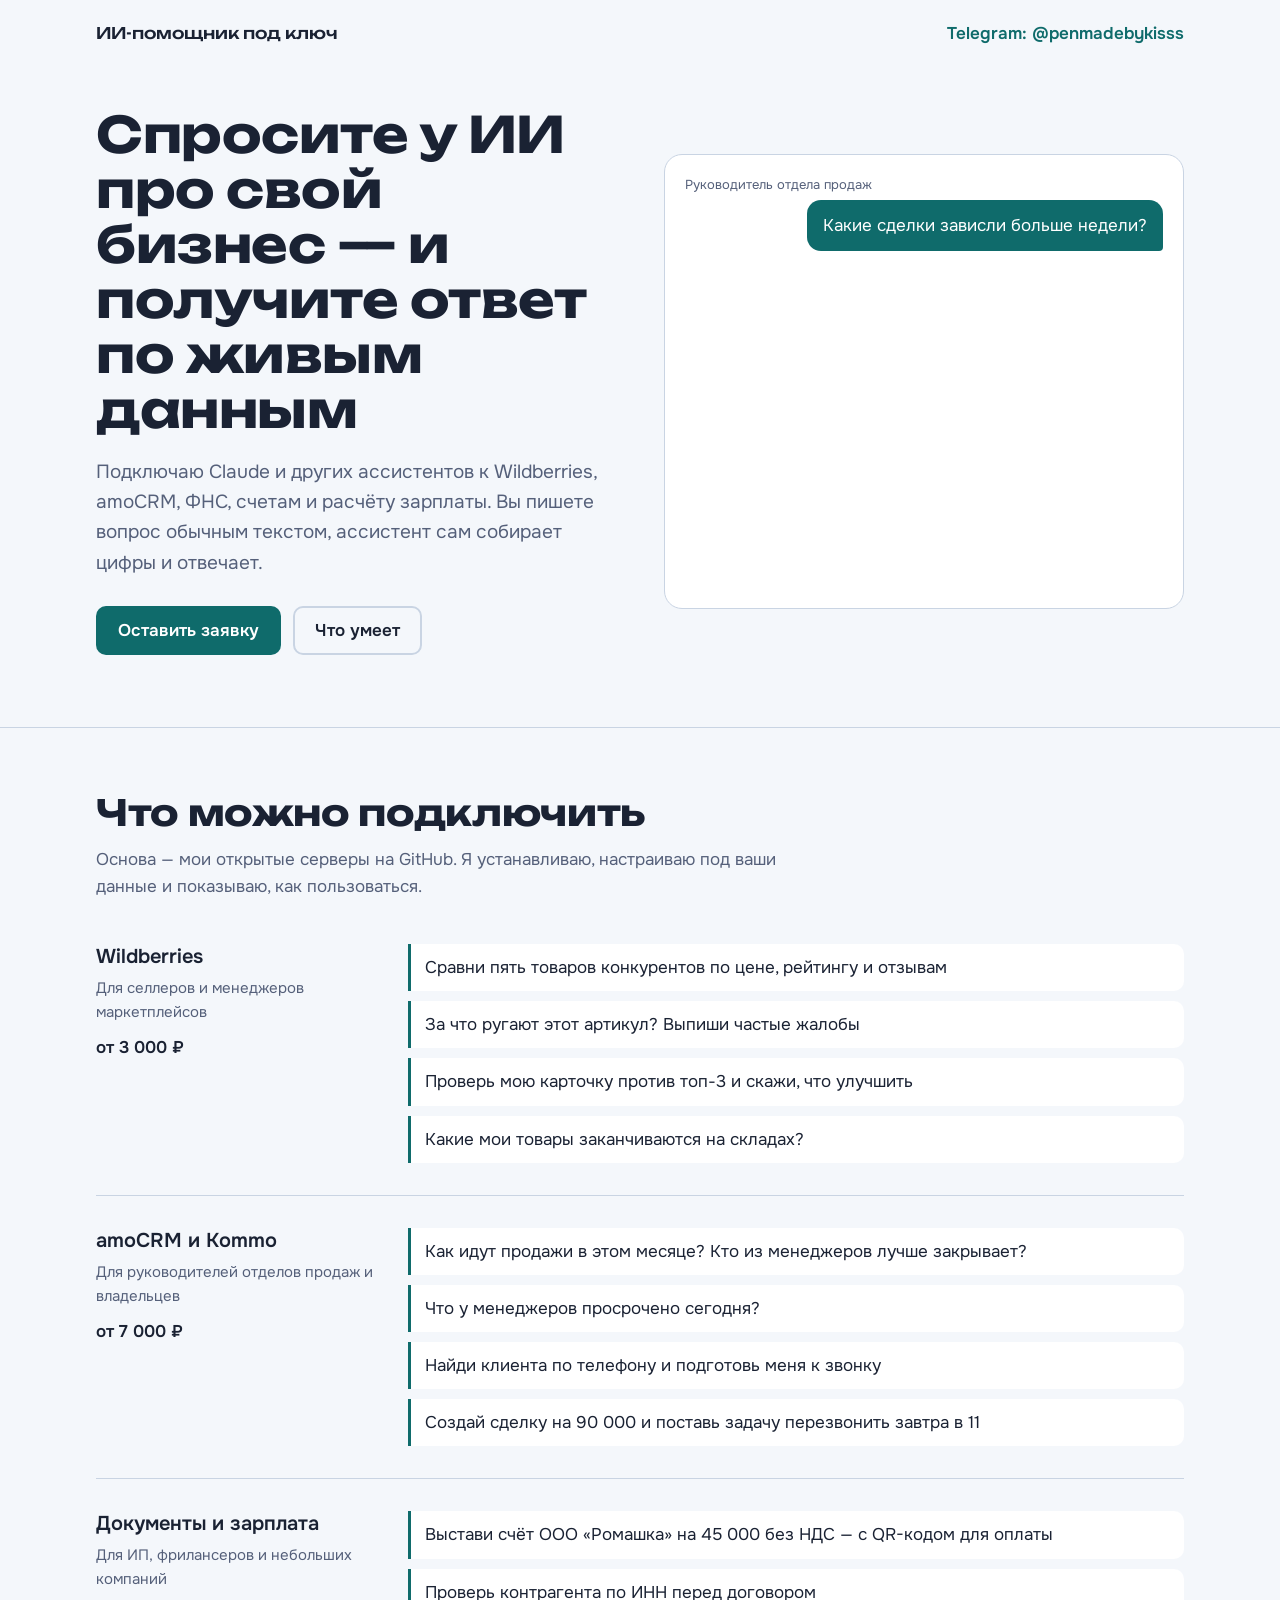
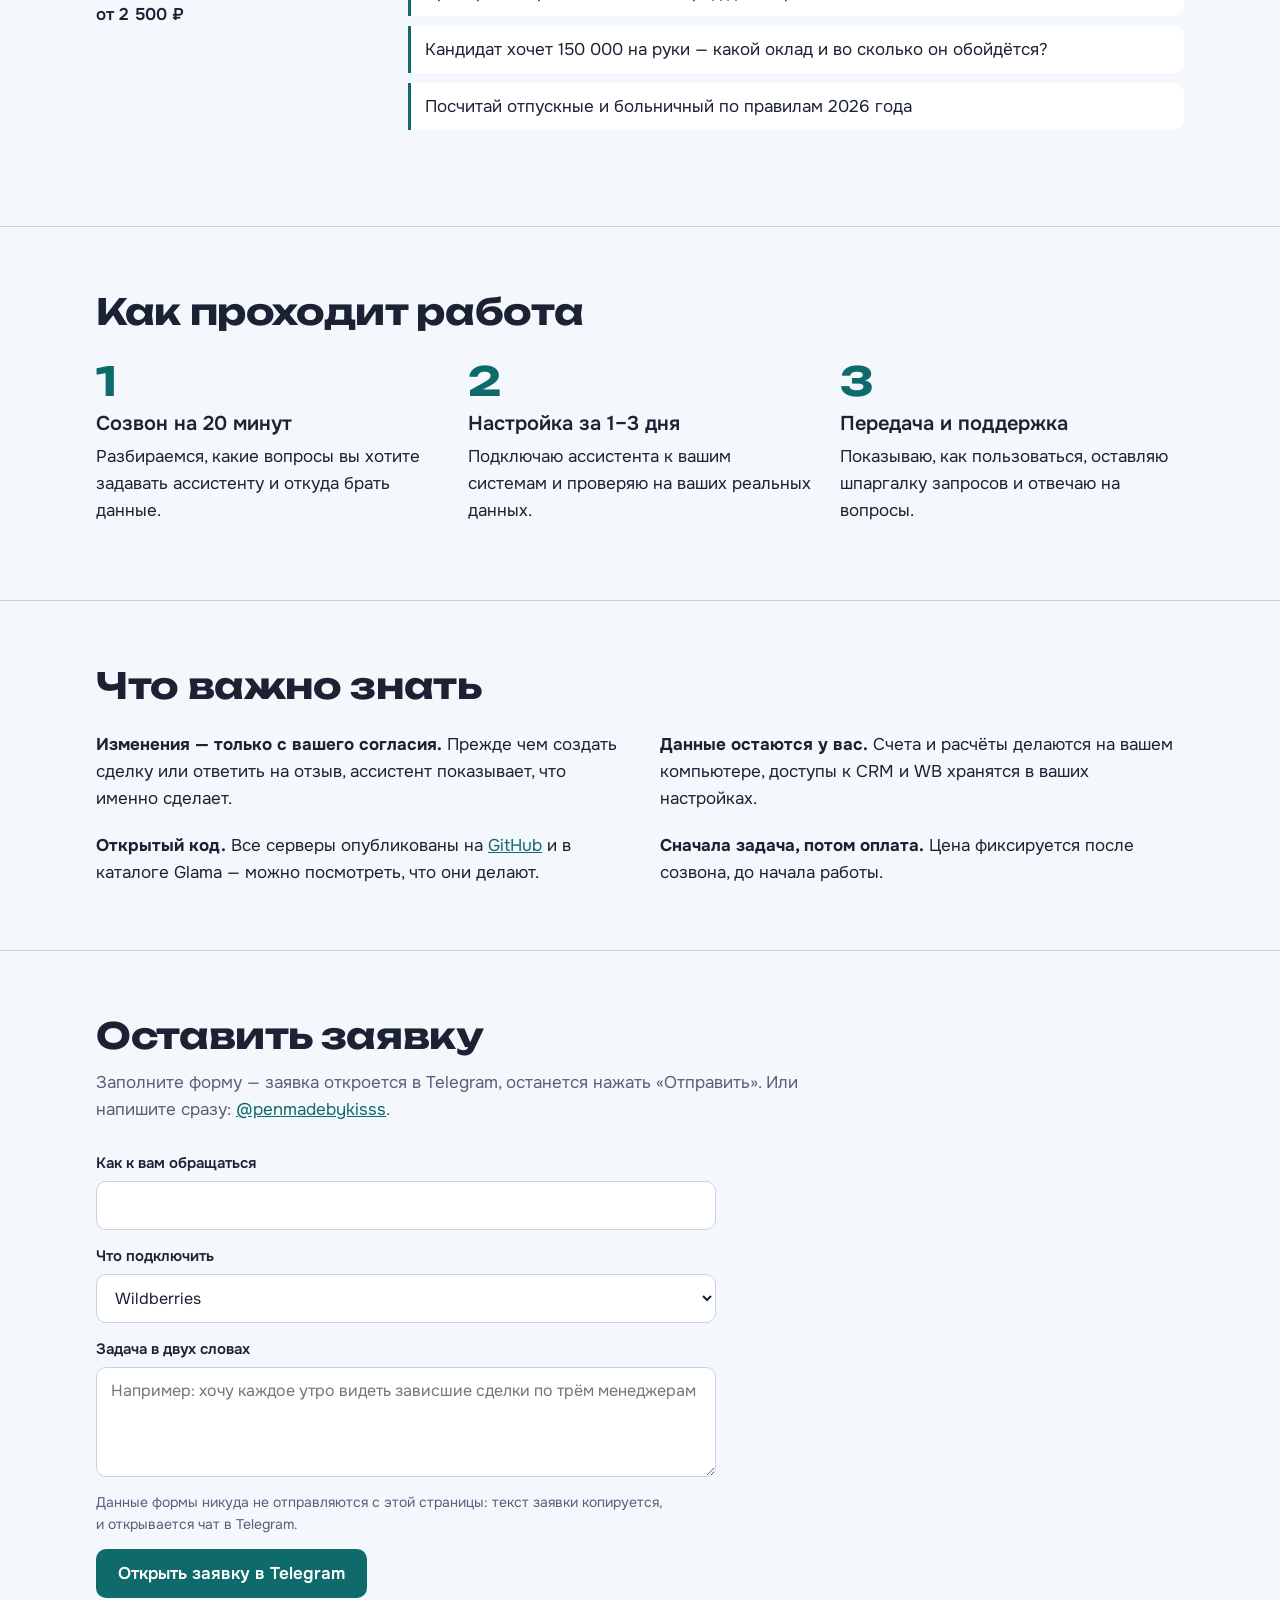
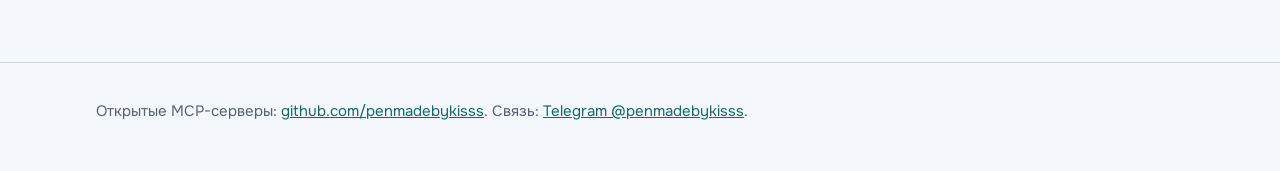
==== index.html @ f026c0a2 "Landing page: AI assistant setup for WB, amoCRM, documents and payroll Co-Authored-By: Claude Opus 5" ====
<!doctype html>
<html lang="ru">
<head>
<meta charset="utf-8">
<meta name="viewport" content="width=device-width, initial-scale=1">
<title>ИИ-помощник для WB и amoCRM под ключ</title>
<meta name="description" content="Подключаю Claude и другие ИИ-ассистенты к Wildberries, amoCRM, счетам и зарплате. Ассистент отвечает на вопросы по живым данным вашего бизнеса. Настройка за 1–3 дня.">
<link rel="preconnect" href="https://fonts.googleapis.com">
<link rel="preconnect" href="https://fonts.gstatic.com" crossorigin>
<link href="https://fonts.googleapis.com/css2?family=Onest:wght@400;500;600&family=Unbounded:wght@500;700&display=swap" rel="stylesheet">
<style>
  :root {
    --paper: #F4F7FB;
    --ink: #1A2233;
    --muted: #55607A;
    --teal: #0F6B6B;
    --teal-ink: #FFFFFF;
    --bubble: #DDE8F4;
    --panel: #FFFFFF;
    --line: #C9D4E3;
    --amber: #B87718;
  }
  @media (prefers-color-scheme: dark) {
    :root:not([data-theme="light"]) {
      --paper: #121826; --ink: #E6ECF5; --muted: #9AA7BD; --teal: #3FB5B0; --teal-ink: #0B1B1B;
      --bubble: #1F2B40; --panel: #182133; --line: #2C3950; --amber: #F0B456;
    }
  }
  :root[data-theme="dark"] {
    --paper: #121826; --ink: #E6ECF5; --muted: #9AA7BD; --teal: #3FB5B0; --teal-ink: #0B1B1B;
    --bubble: #1F2B40; --panel: #182133; --line: #2C3950; --amber: #F0B456;
  }
  * { box-sizing: border-box; }
  html { -webkit-text-size-adjust: 100%; }
  body {
    margin: 0; background: var(--paper); color: var(--ink);
    font: 400 17px/1.6 Onest, system-ui, sans-serif;
  }
  a { color: var(--teal); }
  :focus-visible { outline: 3px solid var(--teal); outline-offset: 3px; border-radius: 4px; }
  .wrap { max-width: 1120px; margin: 0 auto; padding: 0 16px; }
  h1, h2 { font-family: Unbounded, Onest, sans-serif; font-weight: 700; letter-spacing: -0.01em; margin: 0; }
  h1 { font-size: clamp(28px, 3.9vw, 50px); line-height: 1.1; }
  h2 { font-size: clamp(24px, 3.4vw, 36px); line-height: 1.15; }
  h3 { font: 600 20px/1.3 Onest, sans-serif; margin: 0 0 6px; }
  p { margin: 0 0 12px; max-width: 64ch; }

  header.top { display: flex; justify-content: space-between; align-items: center; padding: 20px 0; gap: 12px; }
  .brand { font-family: Unbounded, sans-serif; font-weight: 500; font-size: 16px; text-decoration: none; color: var(--ink); }
  .tg { font-weight: 600; text-decoration: none; }

  /* Hero: заголовок слева, живой диалог справа */
  .hero { display: grid; grid-template-columns: 1fr 1fr; gap: 48px; align-items: center; padding: 40px 0 72px; }
  .hero p.lead { font-size: 19px; color: var(--muted); margin-top: 20px; }
  .actions { display: flex; flex-wrap: wrap; gap: 12px; margin-top: 28px; }
  .btn {
    display: inline-block; background: var(--teal); color: var(--teal-ink); font: 600 17px/1 Onest, sans-serif;
    padding: 16px 22px; border-radius: 10px; text-decoration: none; border: 0; cursor: pointer;
  }
  .btn.ghost { background: transparent; color: var(--ink); box-shadow: inset 0 0 0 2px var(--line); }

  .chat { background: var(--panel); border: 1px solid var(--line); border-radius: 18px; padding: 20px; min-height: 380px; }
  .chat .who { font-size: 13px; color: var(--muted); margin-bottom: 4px; }
  .q { background: var(--teal); color: var(--teal-ink); padding: 12px 16px; border-radius: 14px 14px 4px 14px; margin-left: auto; max-width: 88%; width: fit-content; min-height: 50px; }
  .a { margin-top: 18px; opacity: 0; transform: translateY(6px); transition: opacity .5s ease, transform .5s ease; }
  .a.show { opacity: 1; transform: none; }
  .a .bubble { background: var(--bubble); padding: 14px 16px; border-radius: 14px 14px 14px 4px; }
  .deal { display: grid; grid-template-columns: 1fr auto; gap: 2px 12px; padding: 10px 0; border-bottom: 1px solid var(--line); font-size: 15px; }
  .deal:last-of-type { border-bottom: 0; }
  .deal b { font-weight: 600; }
  .deal .sum { color: var(--amber); font-weight: 600; font-variant-numeric: tabular-nums; }
  .deal .why { color: var(--muted); font-size: 14px; grid-column: 1 / -1; }
  .total { margin-top: 10px; font-size: 15px; }
  .total .sum { color: var(--amber); font-weight: 600; }

  section { padding: 64px 0; border-top: 1px solid var(--line); }
  section > .wrap > p.sub { color: var(--muted); margin-top: 12px; }

  /* Направления: строки, не карточки */
  .offer { display: grid; grid-template-columns: 280px 1fr; gap: 32px; padding: 32px 0; border-bottom: 1px solid var(--line); }
  .offer:last-child { border-bottom: 0; }
  .offer .who-for { color: var(--muted); font-size: 15px; }
  .offer .price { margin-top: 10px; font-weight: 600; }
  .asks { list-style: none; padding: 0; margin: 0; display: grid; gap: 10px; }
  .asks li { background: var(--panel); border-left: 3px solid var(--teal); padding: 10px 14px; border-radius: 0 10px 10px 0; }

  ol.steps { list-style: none; counter-reset: s; padding: 0; margin: 28px 0 0; display: grid; grid-template-columns: repeat(3, 1fr); gap: 28px; }
  ol.steps li { counter-increment: s; }
  ol.steps li::before { content: counter(s); font: 700 40px/1 Unbounded, sans-serif; color: var(--teal); display: block; margin-bottom: 10px; }

  .facts { display: grid; grid-template-columns: repeat(2, 1fr); gap: 20px 40px; margin-top: 24px; }
  .facts p { margin: 0; }

  form { display: grid; gap: 14px; max-width: 620px; margin-top: 28px; }
  label { font-weight: 600; font-size: 15px; display: grid; gap: 6px; }
  input, select, textarea {
    font: 400 16px/1.4 Onest, sans-serif; color: var(--ink); background: var(--panel);
    border: 1px solid var(--line); border-radius: 10px; padding: 12px 14px; width: 100%;
  }
  textarea { min-height: 110px; resize: vertical; }
  .hint { color: var(--muted); font-size: 14px; margin: 0; }
  .sent { display: none; background: var(--bubble); border-radius: 12px; padding: 16px; }
  .sent.show { display: block; }
  .sent pre { white-space: pre-wrap; font: 400 15px/1.5 Onest, sans-serif; margin: 10px 0; }

  footer { padding: 36px 0 48px; color: var(--muted); font-size: 15px; border-top: 1px solid var(--line); }

  @media (max-width: 860px) {
    .hero { grid-template-columns: 1fr; gap: 32px; padding-top: 16px; }
    .offer { grid-template-columns: 1fr; gap: 14px; }
    ol.steps, .facts { grid-template-columns: 1fr; }
    .chat { min-height: 0; }
  }
  @media (prefers-reduced-motion: reduce) { .a { transition: none; } }
</style>
</head>
<body>
<div class="wrap">
  <header class="top">
    <a class="brand" href="#">ИИ-помощник под ключ</a>
    <a class="tg" href="https://t.me/penmadebykisss">Telegram: @penmadebykisss</a>
  </header>

  <div class="hero">
    <div>
      <h1>Спросите у ИИ про свой бизнес — и получите ответ по живым данным</h1>
      <p class="lead">Подключаю Claude и других ассистентов к Wildberries, amoCRM, ФНС, счетам и расчёту зарплаты. Вы пишете вопрос обычным текстом, ассистент сам собирает цифры и отвечает.</p>
      <div class="actions">
        <a class="btn" href="#request">Оставить заявку</a>
        <a class="btn ghost" href="#what">Что умеет</a>
      </div>
    </div>

    <div class="chat" aria-label="Пример диалога с ассистентом, подключённым к amoCRM">
      <div class="who">Руководитель отдела продаж</div>
      <div class="q" id="q" data-text="Какие сделки зависли больше недели?">Какие сделки зависли больше недели?</div>
      <div class="a" id="a">
        <div class="who">Ассистент · данные из amoCRM</div>
        <div class="bubble">
          <div class="deal"><b>Сайт для сети кафе</b><span class="sum">340 000 ₽</span><span class="why">Переговоры, без движения 12 дней, задач нет</span></div>
          <div class="deal"><b>CRM-интеграция, ООО «Вектор»</b><span class="sum">150 000 ₽</span><span class="why">КП отправлено, задача просрочена на 4 дня</span></div>
          <div class="deal"><b>Лендинг для клиники</b><span class="sum">90 000 ₽</span><span class="why">Первичный контакт, без движения 9 дней</span></div>
          <div class="total">Под риском <span class="sum">580 000 ₽</span>. Предлагаю поставить Анне задачу перезвонить по первой сделке сегодня.</div>
        </div>
      </div>
    </div>
  </div>
</div>

<section id="what">
  <div class="wrap">
    <h2>Что можно подключить</h2>
    <p class="sub">Основа — мои открытые серверы на GitHub. Я устанавливаю, настраиваю под ваши данные и показываю, как пользоваться.</p>

    <div class="offer">
      <div>
        <h3>Wildberries</h3>
        <div class="who-for">Для селлеров и менеджеров маркетплейсов</div>
        <div class="price">от 3 000 ₽</div>
      </div>
      <ul class="asks">
        <li>Сравни пять товаров конкурентов по цене, рейтингу и отзывам</li>
        <li>За что ругают этот артикул? Выпиши частые жалобы</li>
        <li>Проверь мою карточку против топ-3 и скажи, что улучшить</li>
        <li>Какие мои товары заканчиваются на складах?</li>
      </ul>
    </div>

    <div class="offer">
      <div>
        <h3>amoCRM и Kommo</h3>
        <div class="who-for">Для руководителей отделов продаж и владельцев</div>
        <div class="price">от 7 000 ₽</div>
      </div>
      <ul class="asks">
        <li>Как идут продажи в этом месяце? Кто из менеджеров лучше закрывает?</li>
        <li>Что у менеджеров просрочено сегодня?</li>
        <li>Найди клиента по телефону и подготовь меня к звонку</li>
        <li>Создай сделку на 90 000 и поставь задачу перезвонить завтра в 11</li>
      </ul>
    </div>

    <div class="offer">
      <div>
        <h3>Документы и зарплата</h3>
        <div class="who-for">Для ИП, фрилансеров и небольших компаний</div>
        <div class="price">от 2 500 ₽</div>
      </div>
      <ul class="asks">
        <li>Выстави счёт ООО «Ромашка» на 45 000 без НДС — с QR-кодом для оплаты</li>
        <li>Проверь контрагента по ИНН перед договором</li>
        <li>Кандидат хочет 150 000 на руки — какой оклад и во сколько он обойдётся?</li>
        <li>Посчитай отпускные и больничный по правилам 2026 года</li>
      </ul>
    </div>
  </div>
</section>

<section>
  <div class="wrap">
    <h2>Как проходит работа</h2>
    <ol class="steps">
      <li><h3>Созвон на 20 минут</h3><p>Разбираемся, какие вопросы вы хотите задавать ассистенту и откуда брать данные.</p></li>
      <li><h3>Настройка за 1–3 дня</h3><p>Подключаю ассистента к вашим системам и проверяю на ваших реальных данных.</p></li>
      <li><h3>Передача и поддержка</h3><p>Показываю, как пользоваться, оставляю шпаргалку запросов и отвечаю на вопросы.</p></li>
    </ol>
  </div>
</section>

<section>
  <div class="wrap">
    <h2>Что важно знать</h2>
    <div class="facts">
      <p><b>Изменения — только с вашего согласия.</b> Прежде чем создать сделку или ответить на отзыв, ассистент показывает, что именно сделает.</p>
      <p><b>Данные остаются у вас.</b> Счета и расчёты делаются на вашем компьютере, доступы к CRM и WB хранятся в ваших настройках.</p>
      <p><b>Открытый код.</b> Все серверы опубликованы на <a href="https://github.com/penmadebykisss">GitHub</a> и в каталоге Glama — можно посмотреть, что они делают.</p>
      <p><b>Сначала задача, потом оплата.</b> Цена фиксируется после созвона, до начала работы.</p>
    </div>
  </div>
</section>

<section id="request">
  <div class="wrap">
    <h2>Оставить заявку</h2>
    <p class="sub">Заполните форму — заявка откроется в Telegram, останется нажать «Отправить». Или напишите сразу: <a href="https://t.me/penmadebykisss">@penmadebykisss</a>.</p>
    <form id="form" novalidate>
      <label>Как к вам обращаться<input name="name" autocomplete="name" required></label>
      <label>Что подключить
        <select name="what">
          <option>Wildberries</option>
          <option>amoCRM / Kommo</option>
          <option>Счета, акты, проверка контрагентов</option>
          <option>Расчёт зарплаты</option>
          <option>Другое</option>
        </select>
      </label>
      <label>Задача в двух словах<textarea name="task" placeholder="Например: хочу каждое утро видеть зависшие сделки по трём менеджерам"></textarea></label>
      <p class="hint">Данные формы никуда не отправляются с этой страницы: текст заявки копируется, и открывается чат в Telegram.</p>
      <div><button class="btn" type="submit">Открыть заявку в Telegram</button></div>
      <div class="sent" id="sent" role="status">
        Текст заявки скопирован — вставьте его в чат, который открылся в новой вкладке. Если чат не открылся, напишите <a href="https://t.me/penmadebykisss">@penmadebykisss</a>.
        <pre id="sent-text"></pre>
      </div>
    </form>
  </div>
</section>

<footer>
  <div class="wrap">Открытые MCP-серверы: <a href="https://github.com/penmadebykisss">github.com/penmadebykisss</a>. Связь: <a href="https://t.me/penmadebykisss">Telegram @penmadebykisss</a>.</div>
</footer>

<script>
  // Один момент движения: вопрос печатается, затем появляется ответ
  (function () {
    const q = document.getElementById('q'), a = document.getElementById('a');
    const reduce = window.matchMedia('(prefers-reduced-motion: reduce)').matches;
    if (reduce) { a.classList.add('show'); return; }
    const text = q.dataset.text; q.textContent = '';
    let i = 0;
    const tick = () => {
      q.textContent = text.slice(0, ++i);
      if (i < text.length) setTimeout(tick, 38); else setTimeout(() => a.classList.add('show'), 450);
    };
    setTimeout(tick, 500);
  })();

  document.getElementById('form').addEventListener('submit', async e => {
    e.preventDefault();
    const f = new FormData(e.target);
    const name = (f.get('name') || '').trim();
    if (!name) { e.target.name.focus(); return; }
    const msg = `Здравствуйте! Заявка с сайта.\nИмя: ${name}\nЧто подключить: ${f.get('what')}\nЗадача: ${(f.get('task') || '—').trim()}`;
    try { await navigator.clipboard.writeText(msg); } catch (err) { /* буфер недоступен — текст виден ниже */ }
    document.getElementById('sent-text').textContent = msg;
    document.getElementById('sent').classList.add('show');
    window.open('https://t.me/penmadebykisss', '_blank', 'noopener');
  });
</script>
</body>
</html>
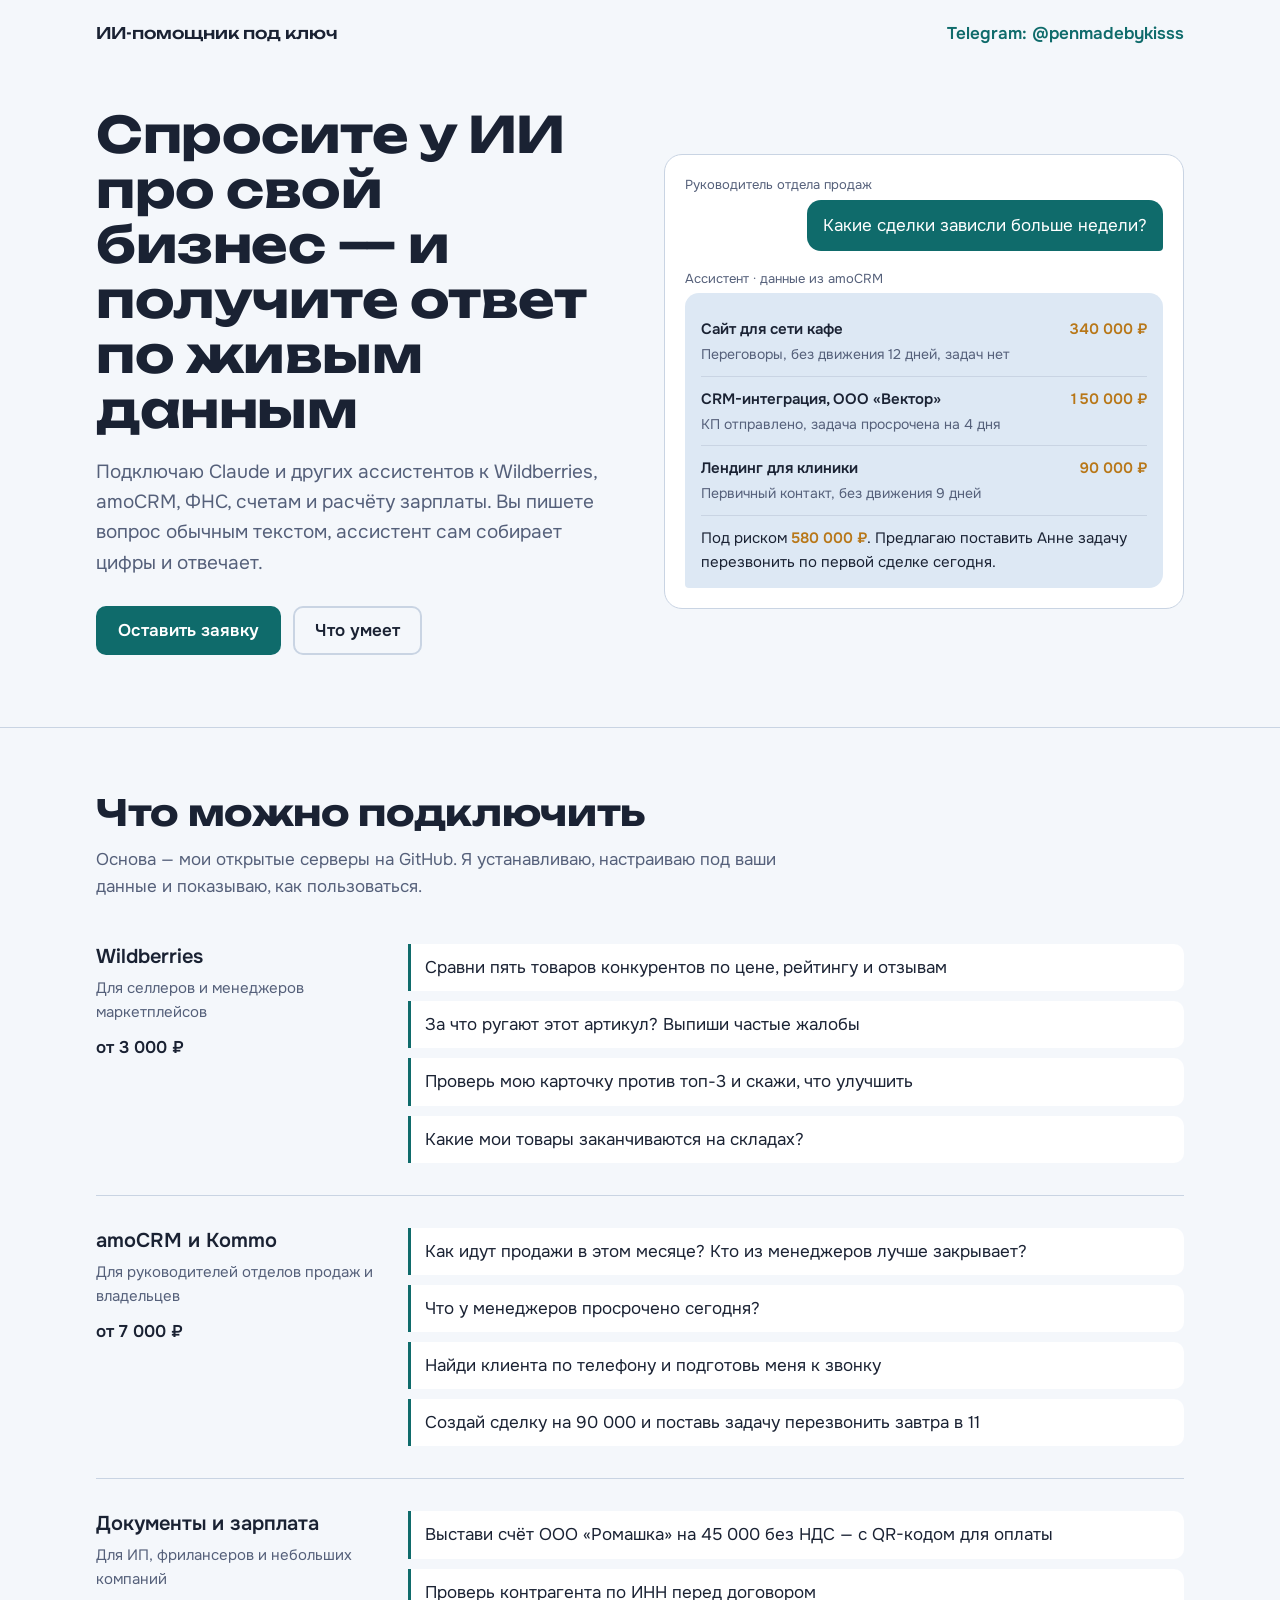
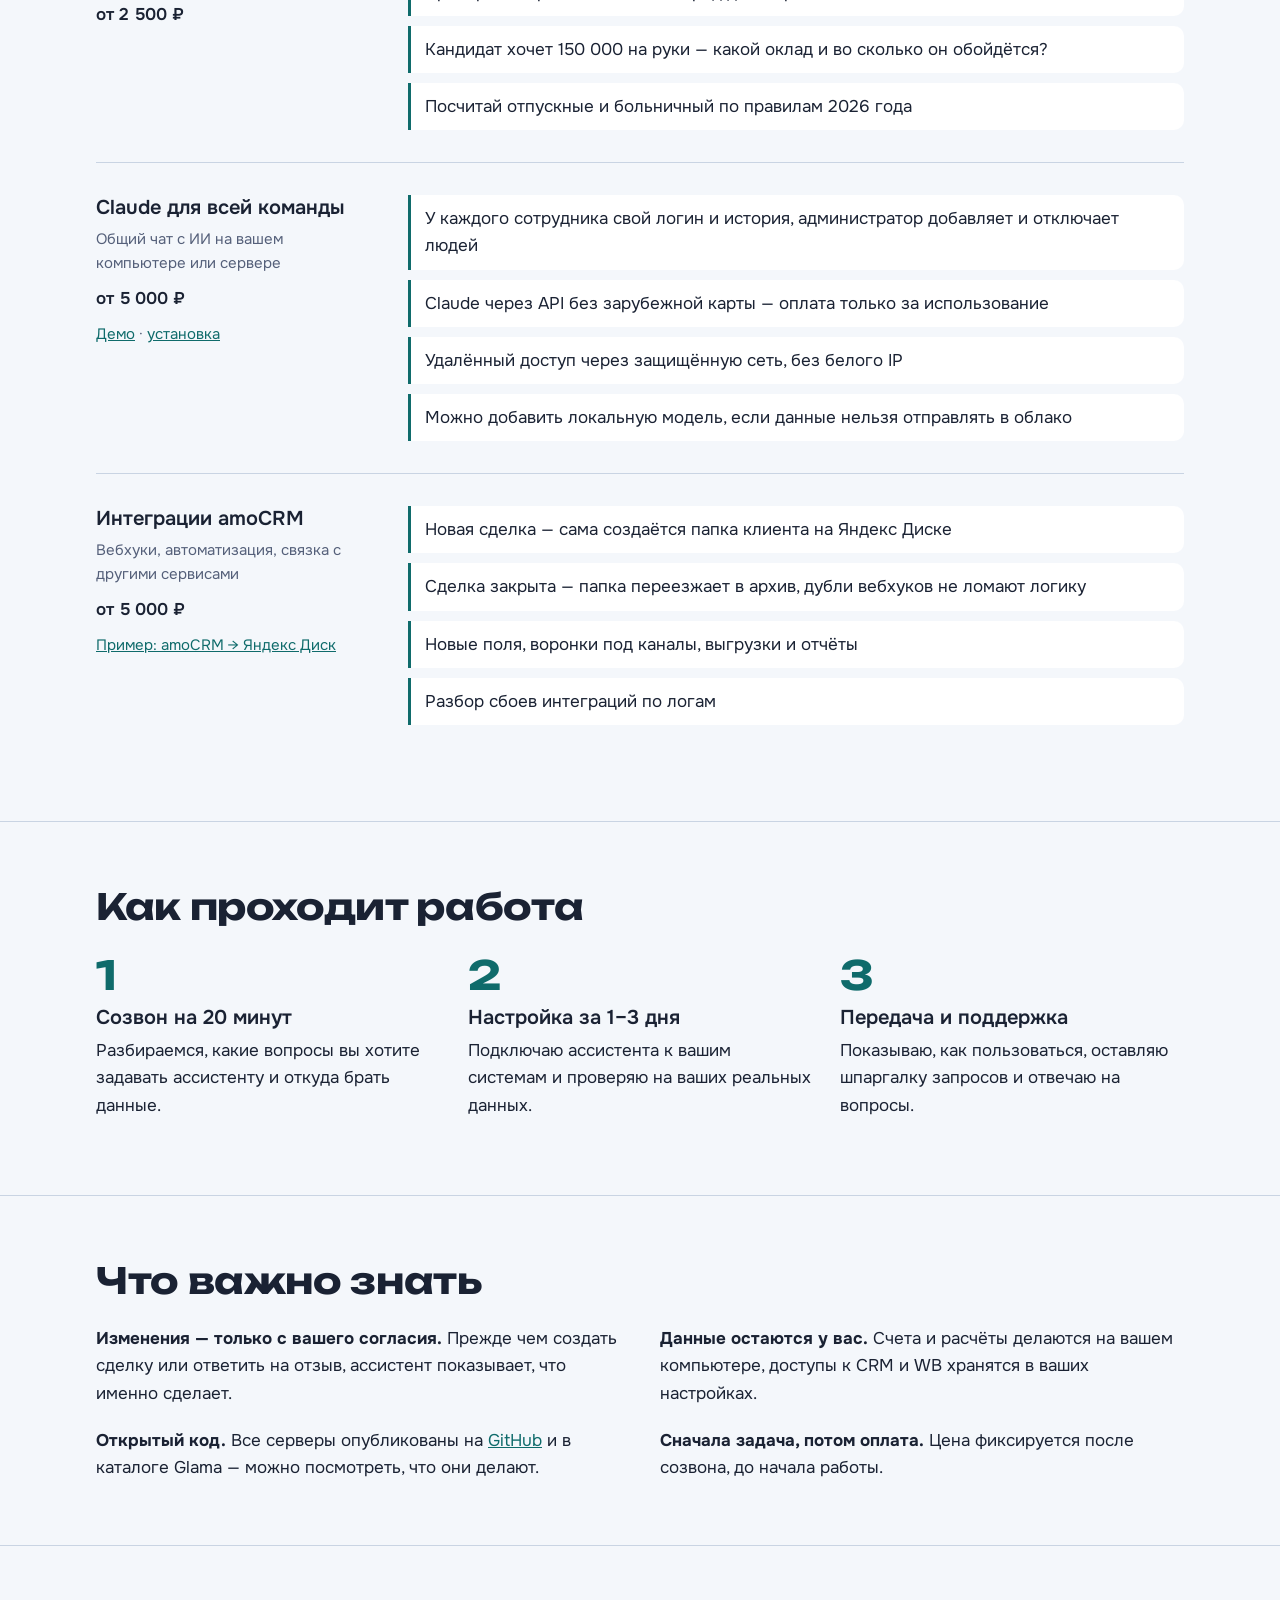
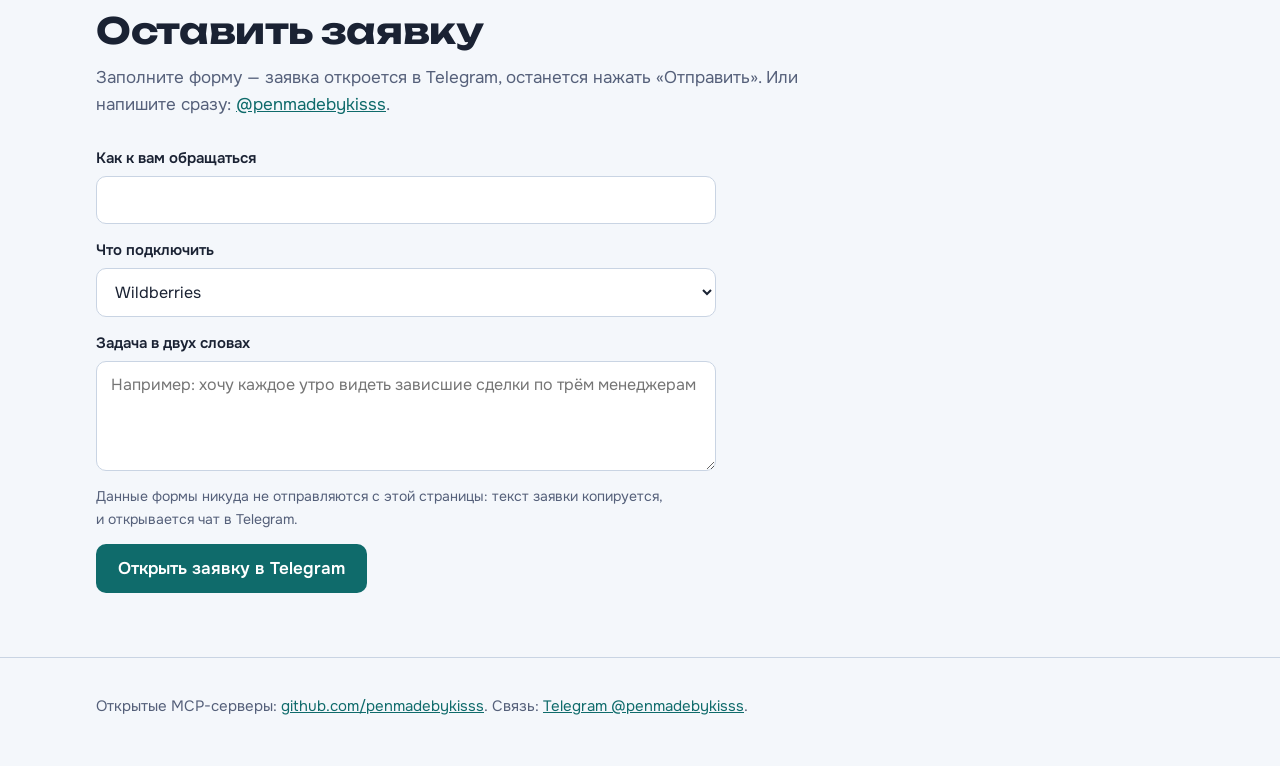
==== commit 94aae431: "Add team Claude chat and amoCRM integration offers Co-Authored-By: Claude Opus 5.5 <noreply@anthropi" ====
--- a/index.html
+++ b/index.html
@@ -193,6 +193,36 @@
         <li>Посчитай отпускные и больничный по правилам 2026 года</li>
       </ul>
     </div>
+
+    <div class="offer">
+      <div>
+        <h3>Claude для всей команды</h3>
+        <div class="who-for">Общий чат с ИИ на вашем компьютере или сервере</div>
+        <div class="price">от 5 000 ₽</div>
+        <div class="who-for" style="margin-top:10px"><a href="https://chat.144-31-16-235.sslip.io">Демо</a> · <a href="https://github.com/penmadebykisss/claude-team-mac">установка</a></div>
+      </div>
+      <ul class="asks">
+        <li>У каждого сотрудника свой логин и история, администратор добавляет и отключает людей</li>
+        <li>Claude через API без зарубежной карты — оплата только за использование</li>
+        <li>Удалённый доступ через защищённую сеть, без белого IP</li>
+        <li>Можно добавить локальную модель, если данные нельзя отправлять в облако</li>
+      </ul>
+    </div>
+
+    <div class="offer">
+      <div>
+        <h3>Интеграции amoCRM</h3>
+        <div class="who-for">Вебхуки, автоматизация, связка с другими сервисами</div>
+        <div class="price">от 5 000 ₽</div>
+        <div class="who-for" style="margin-top:10px"><a href="https://github.com/penmadebykisss/amocrm-yadisk-sync">Пример: amoCRM → Яндекс Диск</a></div>
+      </div>
+      <ul class="asks">
+        <li>Новая сделка — сама создаётся папка клиента на Яндекс Диске</li>
+        <li>Сделка закрыта — папка переезжает в архив, дубли вебхуков не ломают логику</li>
+        <li>Новые поля, воронки под каналы, выгрузки и отчёты</li>
+        <li>Разбор сбоев интеграций по логам</li>
+      </ul>
+    </div>
   </div>
 </section>
 
@@ -231,6 +261,8 @@
           <option>amoCRM / Kommo</option>
           <option>Счета, акты, проверка контрагентов</option>
           <option>Расчёт зарплаты</option>
+          <option>Claude для команды</option>
+          <option>Интеграция amoCRM</option>
           <option>Другое</option>
         </select>
       </label>
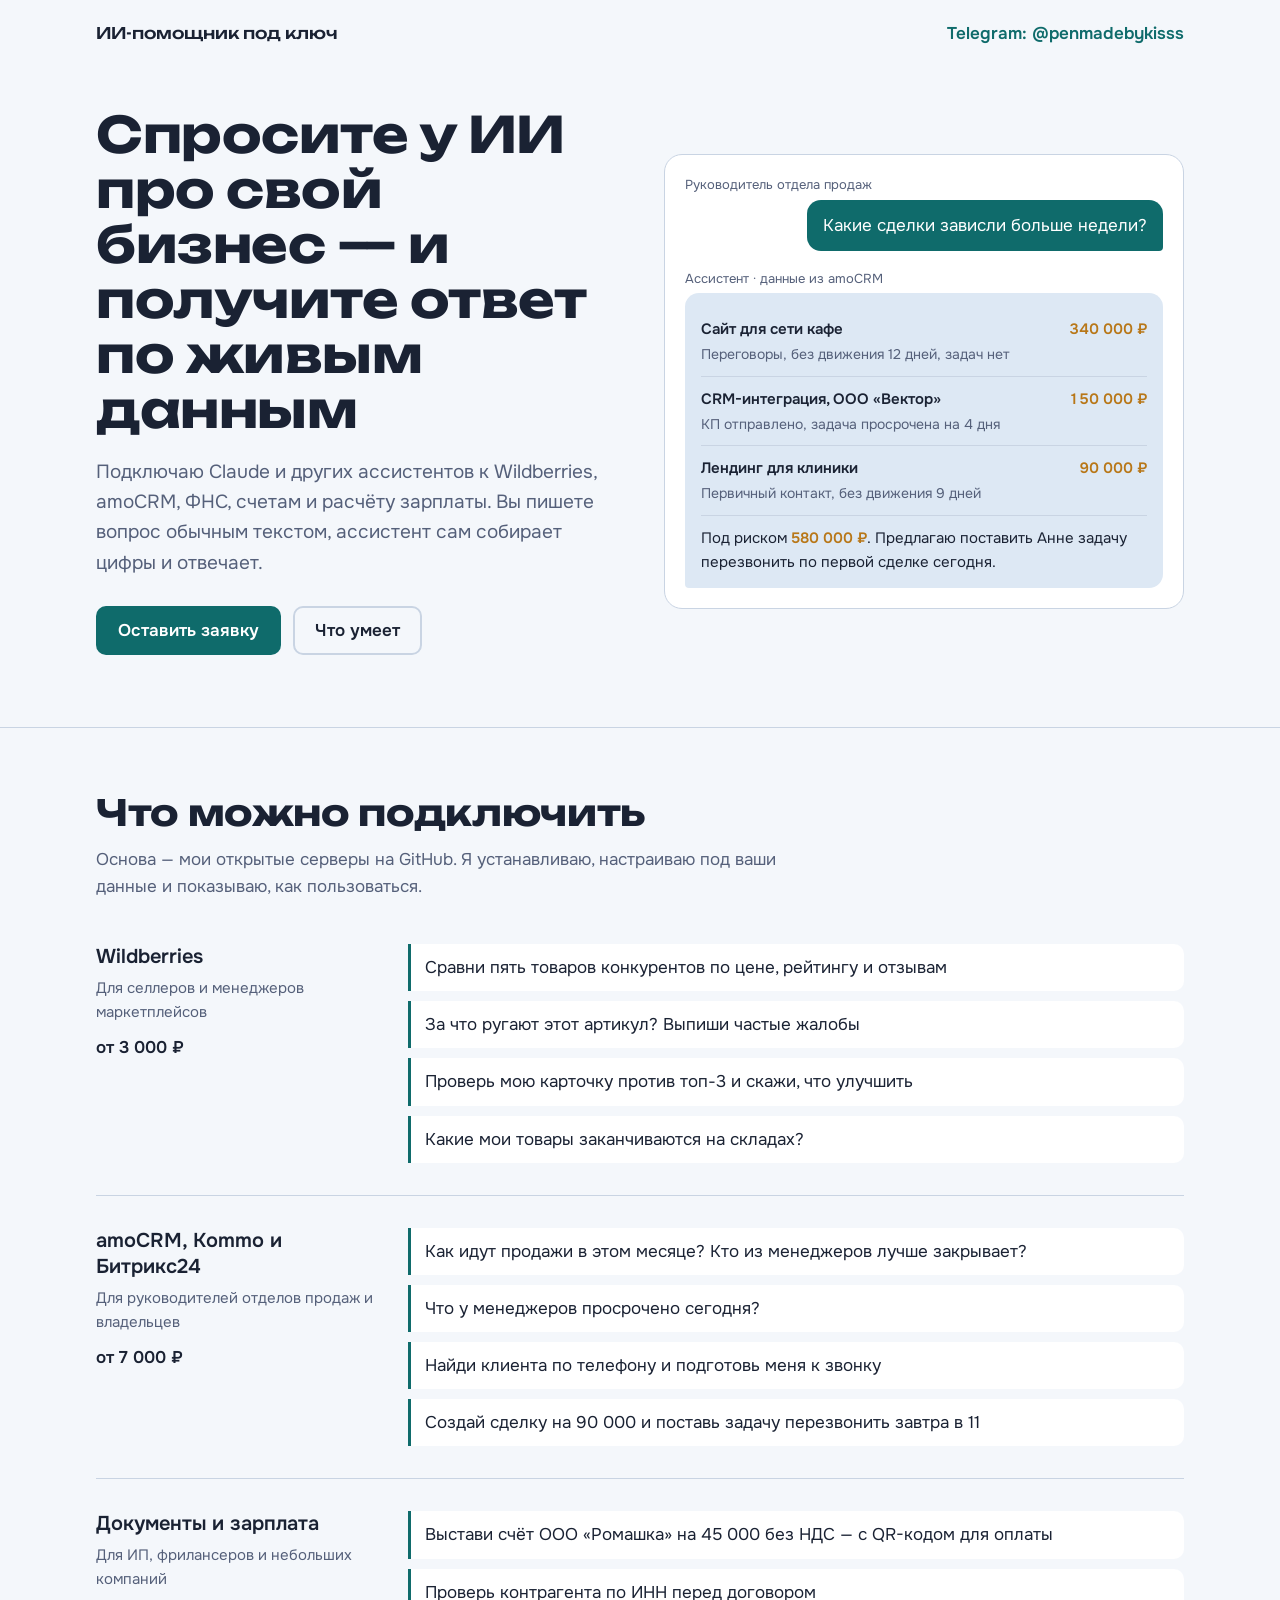
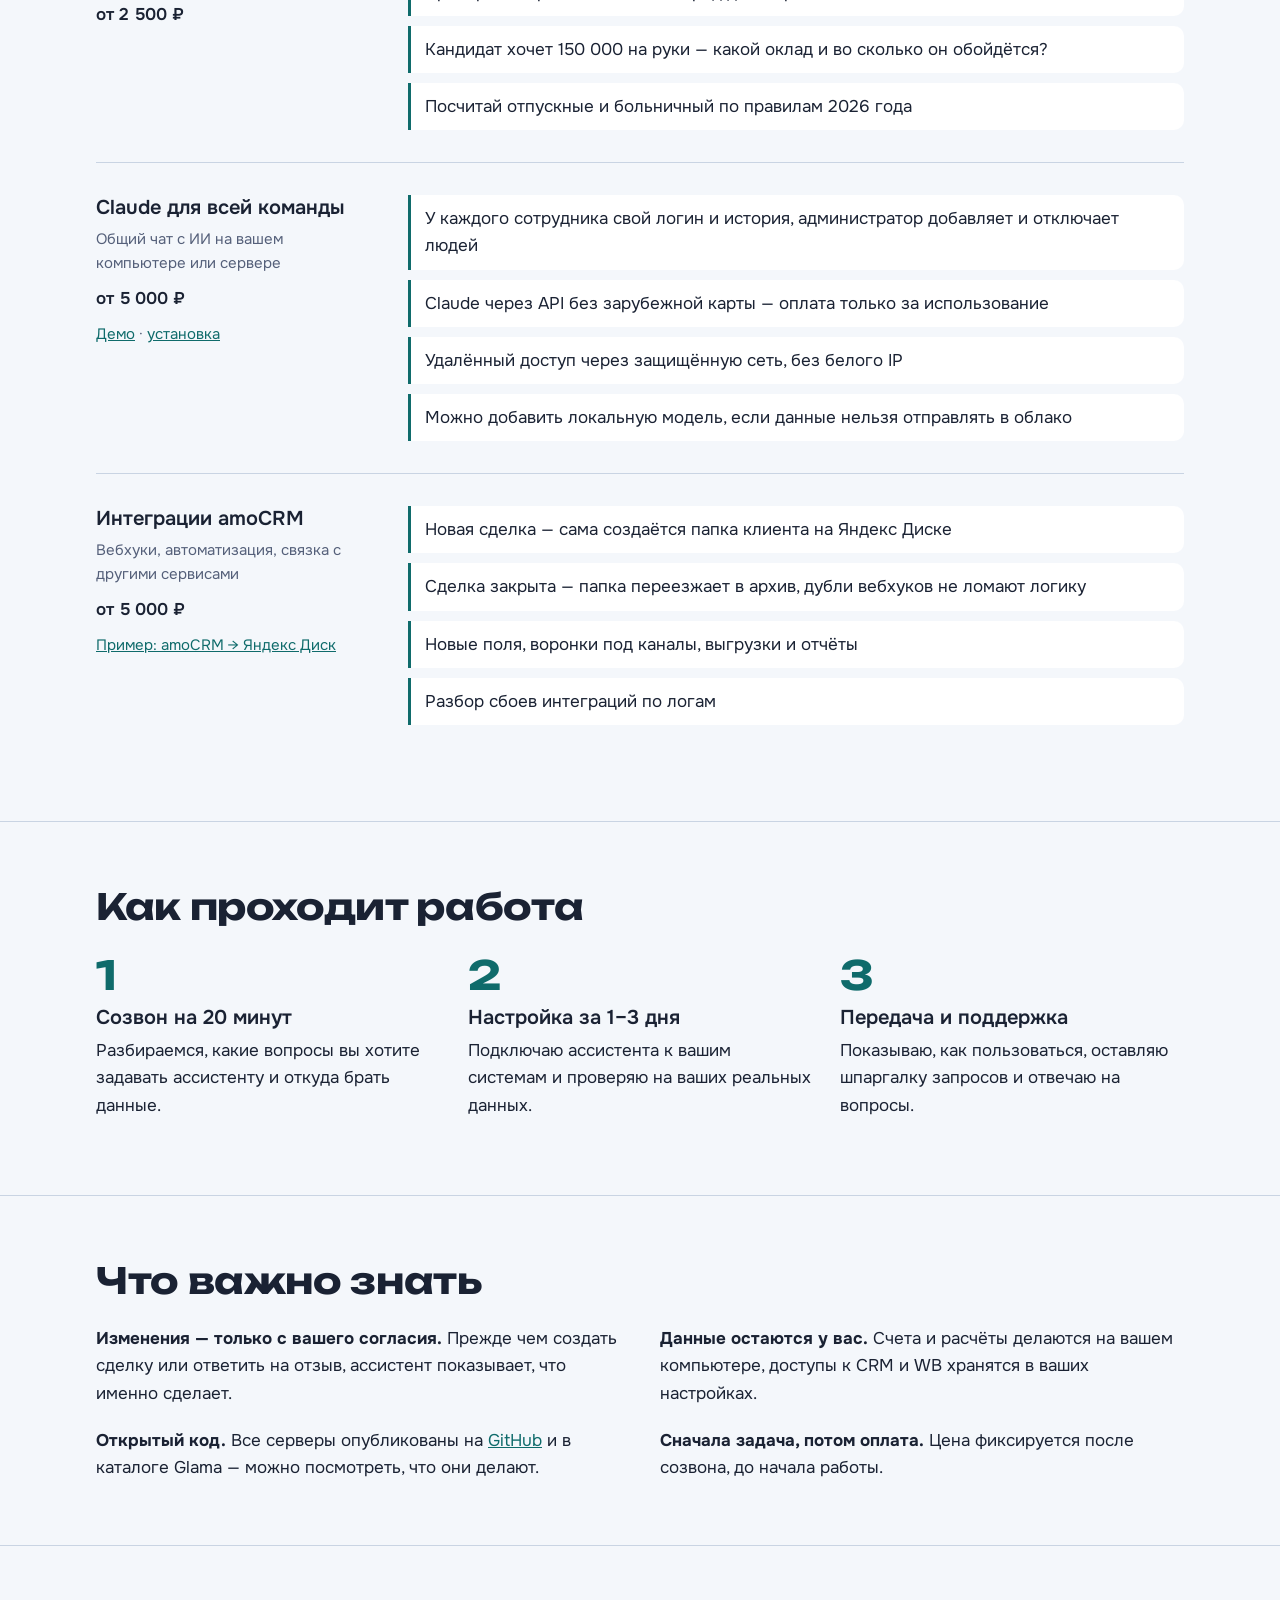
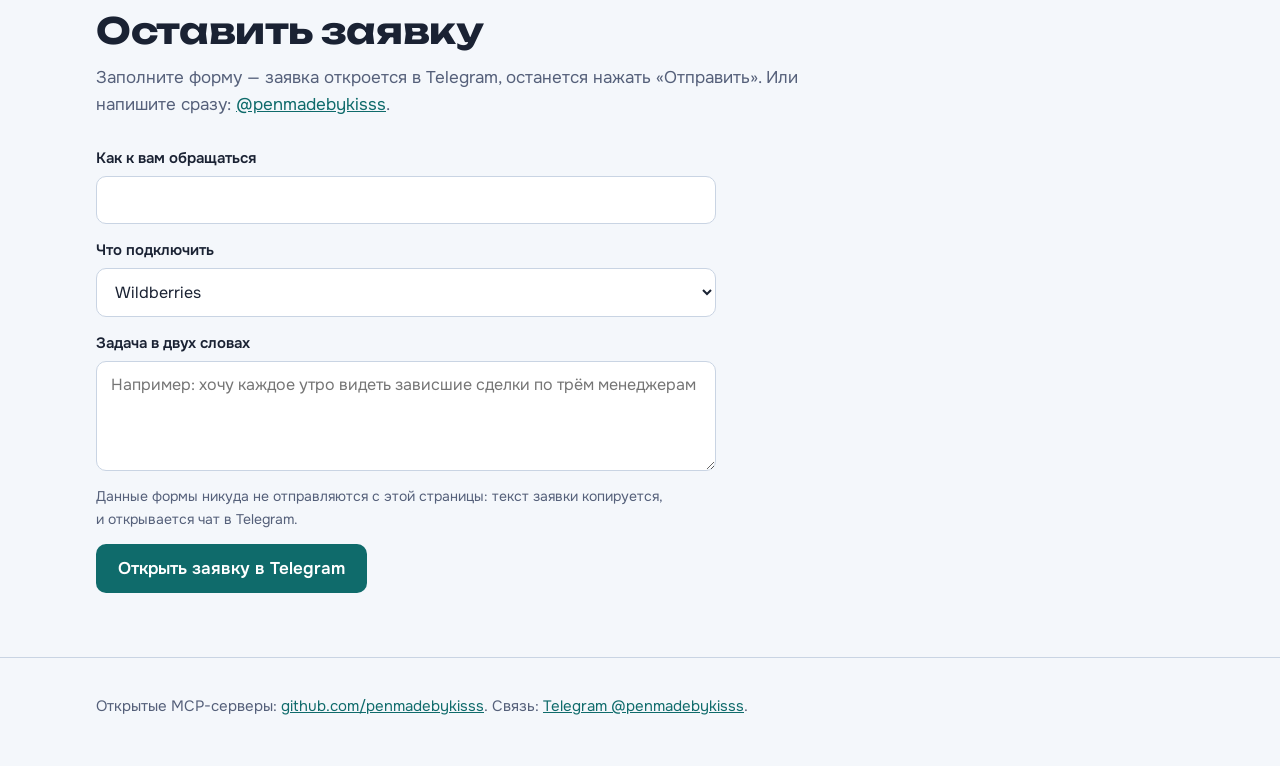
==== commit c28f44c6: "Add Bitrix24 to CRM offer Co-Authored-By: Claude Opus 5.5 <noreply@anthropic.com>" ====
--- a/index.html
+++ b/index.html
@@ -168,7 +168,7 @@
 
     <div class="offer">
       <div>
-        <h3>amoCRM и Kommo</h3>
+        <h3>amoCRM, Kommo и Битрикс24</h3>
         <div class="who-for">Для руководителей отделов продаж и владельцев</div>
         <div class="price">от 7 000 ₽</div>
       </div>
@@ -259,6 +259,7 @@
         <select name="what">
           <option>Wildberries</option>
           <option>amoCRM / Kommo</option>
+          <option>Битрикс24</option>
           <option>Счета, акты, проверка контрагентов</option>
           <option>Расчёт зарплаты</option>
           <option>Claude для команды</option>
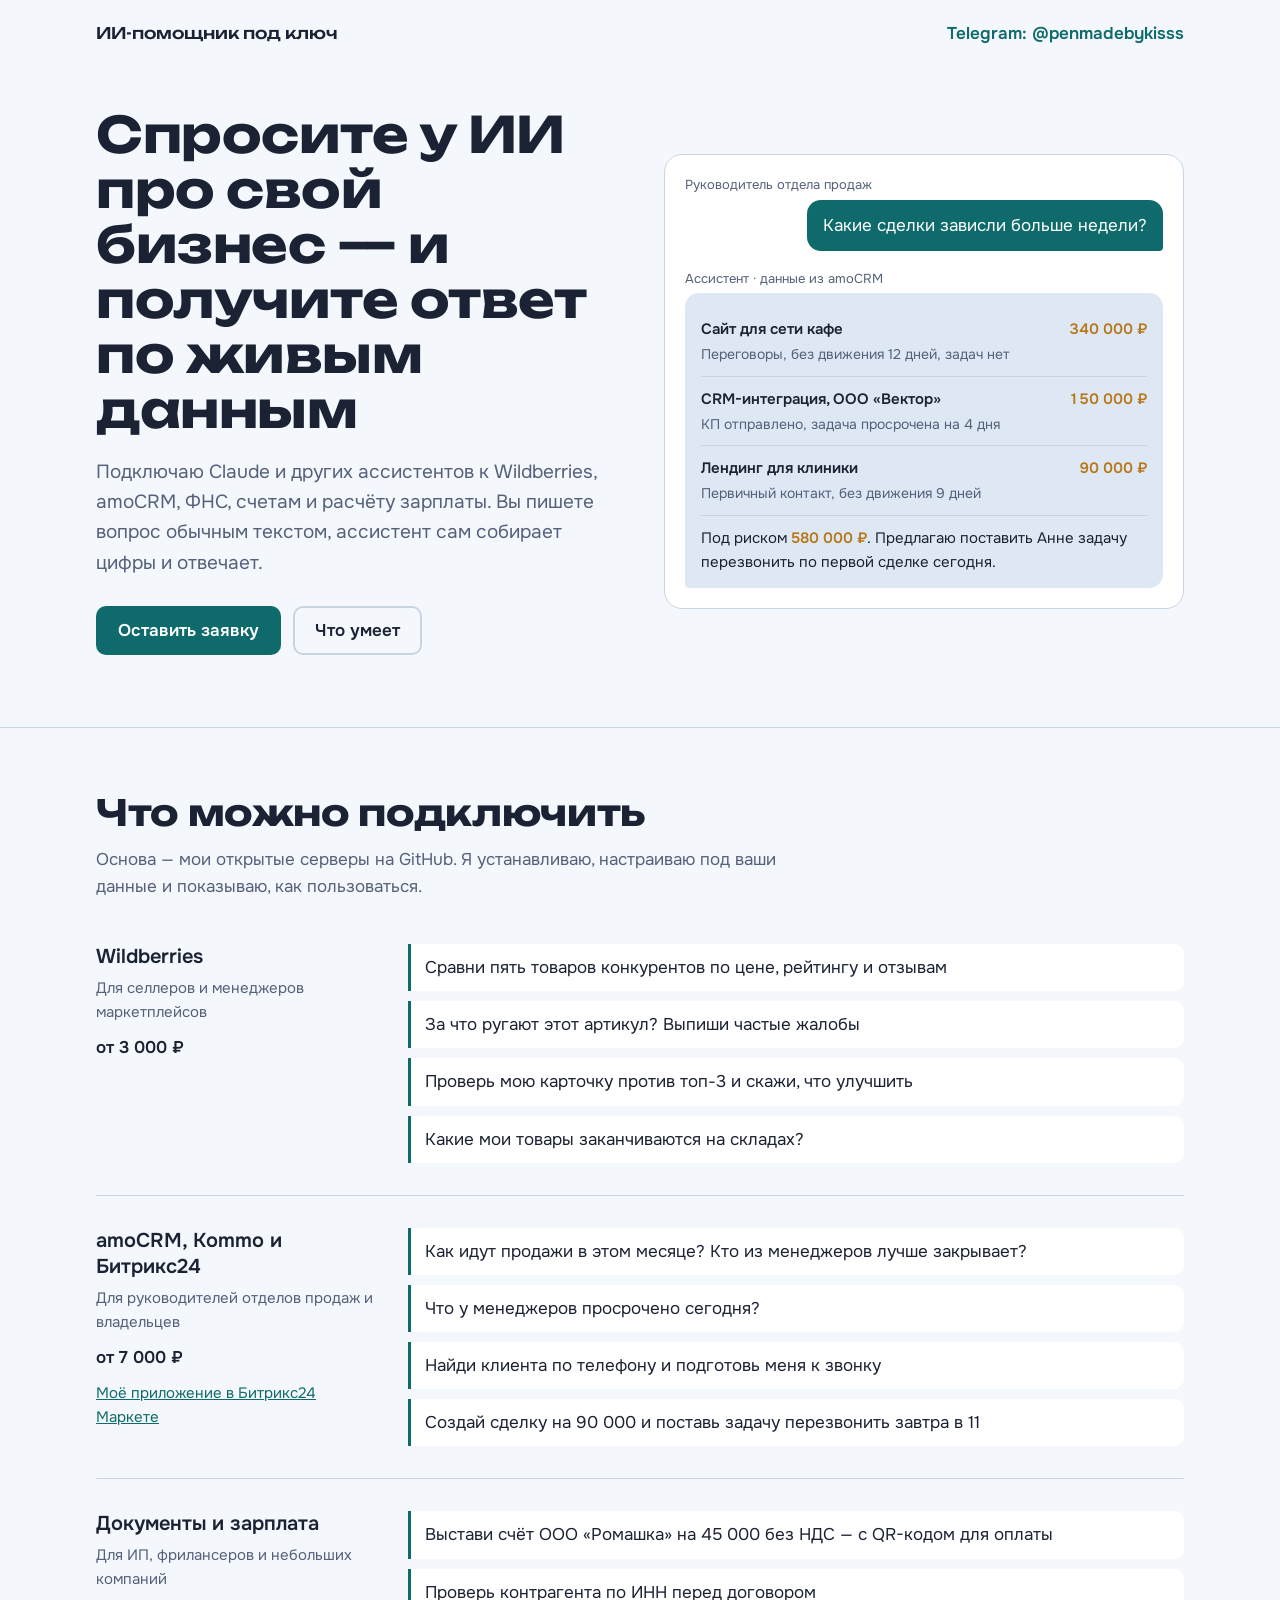
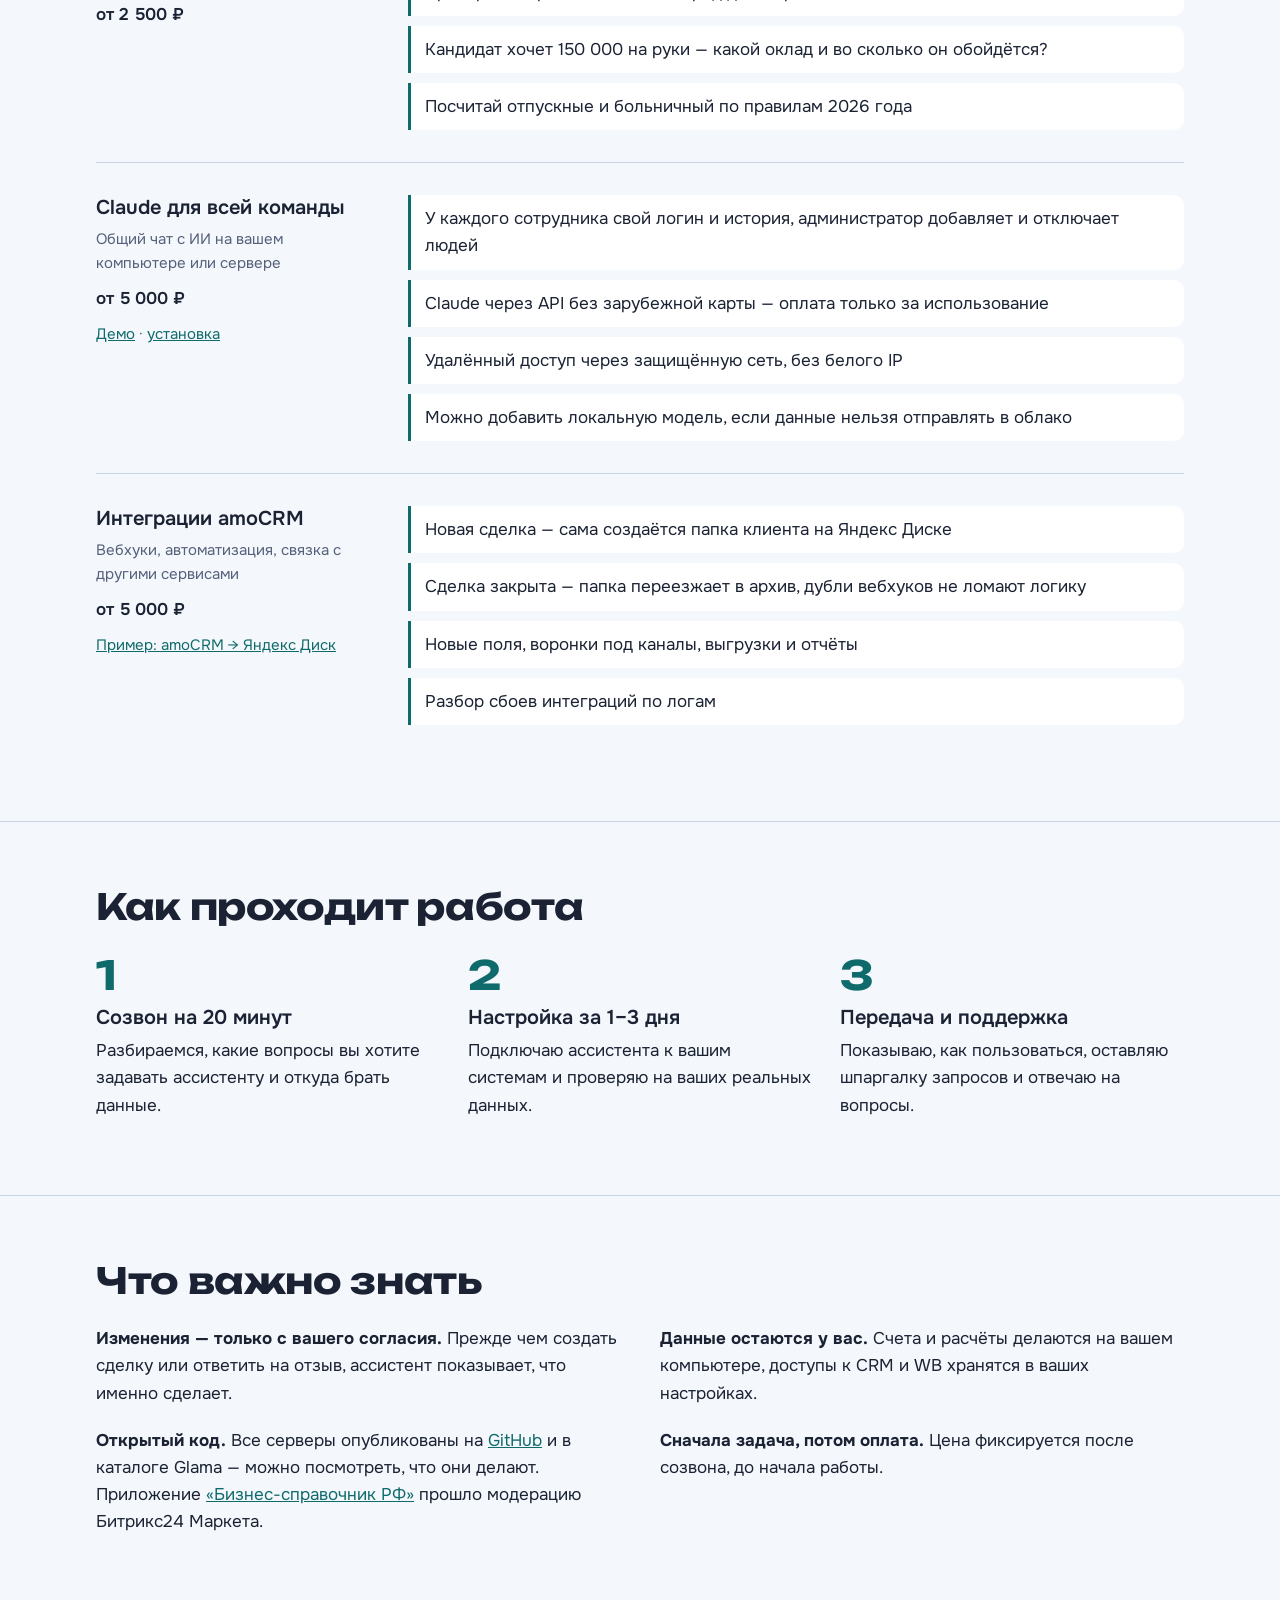
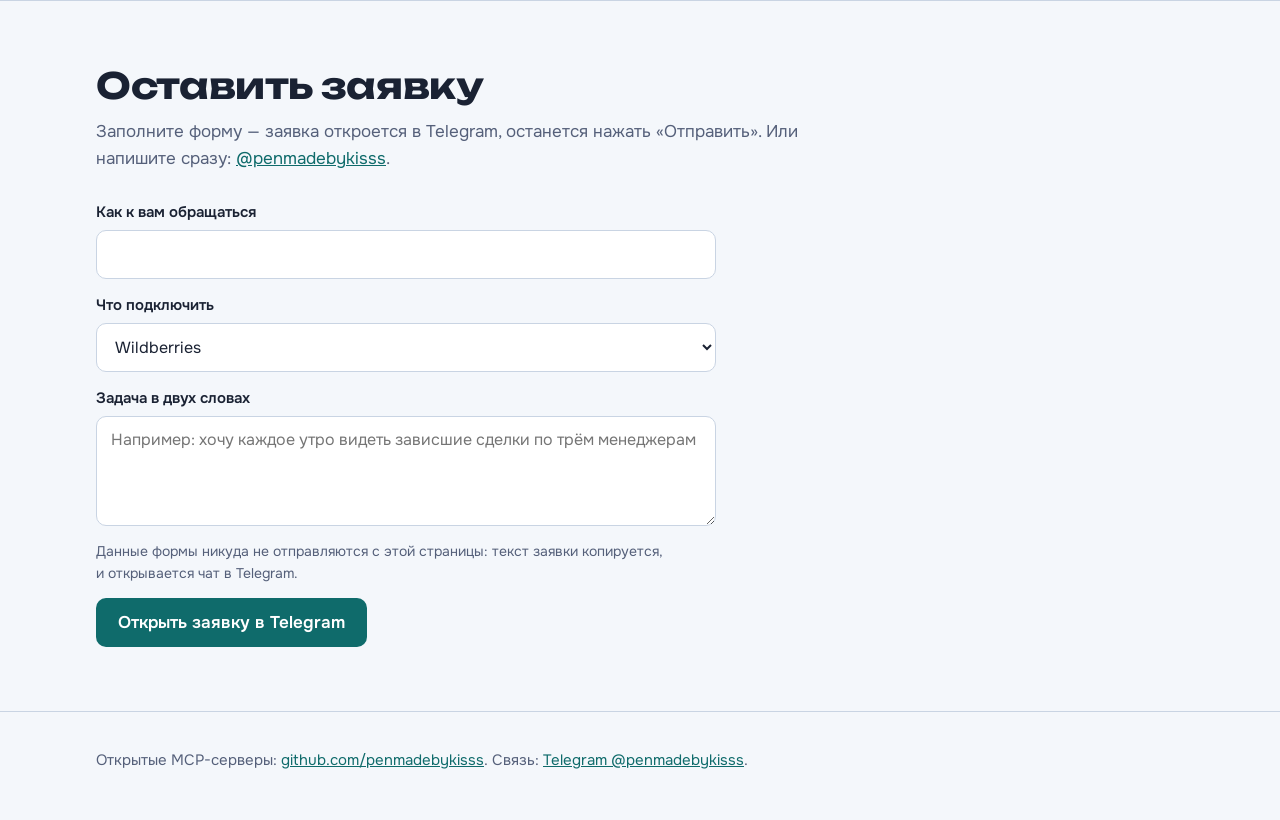
==== commit 54b0a9af: "Landing: link to the Bitrix24 Market app Co-Authored-By: Claude Opus 5.5 <noreply@anthropic.com>" ====
--- a/index.html
+++ b/index.html
@@ -171,6 +171,7 @@
         <h3>amoCRM, Kommo и Битрикс24</h3>
         <div class="who-for">Для руководителей отделов продаж и владельцев</div>
         <div class="price">от 7 000 ₽</div>
+        <div class="who-for" style="margin-top:10px"><a href="https://www.bitrix24.ru/apps/app/penmadebykisss.biznes_spravochnik_rf/">Моё приложение в Битрикс24 Маркете</a></div>
       </div>
       <ul class="asks">
         <li>Как идут продажи в этом месяце? Кто из менеджеров лучше закрывает?</li>
@@ -243,7 +244,7 @@
     <div class="facts">
       <p><b>Изменения — только с вашего согласия.</b> Прежде чем создать сделку или ответить на отзыв, ассистент показывает, что именно сделает.</p>
       <p><b>Данные остаются у вас.</b> Счета и расчёты делаются на вашем компьютере, доступы к CRM и WB хранятся в ваших настройках.</p>
-      <p><b>Открытый код.</b> Все серверы опубликованы на <a href="https://github.com/penmadebykisss">GitHub</a> и в каталоге Glama — можно посмотреть, что они делают.</p>
+      <p><b>Открытый код.</b> Все серверы опубликованы на <a href="https://github.com/penmadebykisss">GitHub</a> и в каталоге Glama — можно посмотреть, что они делают. Приложение <a href="https://www.bitrix24.ru/apps/app/penmadebykisss.biznes_spravochnik_rf/">«Бизнес-справочник РФ»</a> прошло модерацию Битрикс24 Маркета.</p>
       <p><b>Сначала задача, потом оплата.</b> Цена фиксируется после созвона, до начала работы.</p>
     </div>
   </div>
